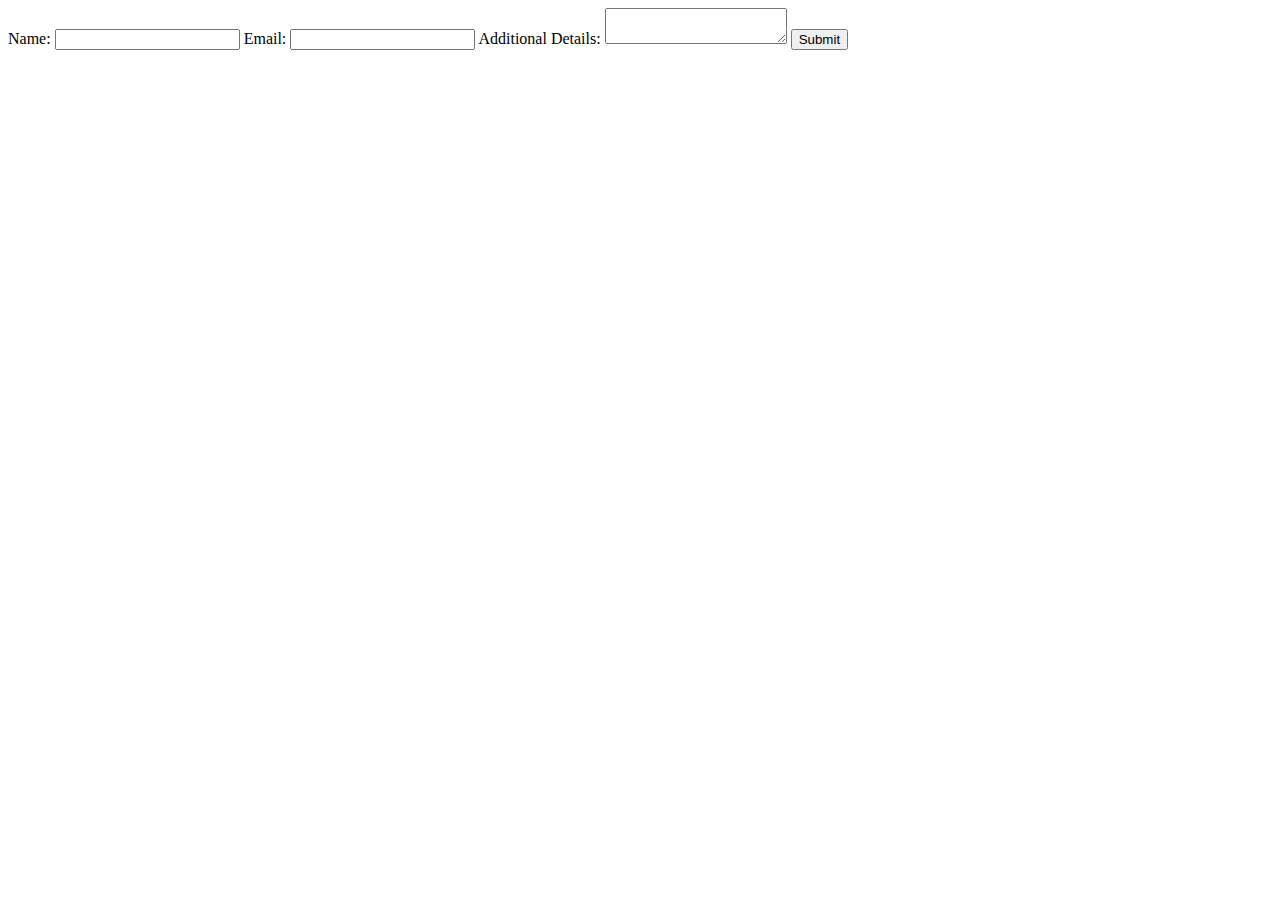
==== contact.html @ 5a9c8cc8 "working on image slider" ====
<!DOCTYPE html>
<html lang="en">
<head>
    <meta charset="UTF-8">
    <meta http-equiv="X-UA-Compatible" content="IE=edge">
    <meta name="viewport" content="width=device-width, initial-scale=1.0">
    <link rel="stylesheet" type="text/css" href="styles-form.css">
    <title>Contact Form</title>
</head>
<body>
    <div class="form-container">
        <form action="/submit_form" method="post">
          <label for="name">Name:</label>
          <input type="text" id="name" name="name">
      
          <label for="email">Email:</label>
          <input type="email" id="email" name="email">
      
          <label for="details">Additional Details:</label>
          <textarea id="details" name="details"></textarea>
      
          <input type="submit" value="Submit">
        </form>
      </div>      
</body>
</html>
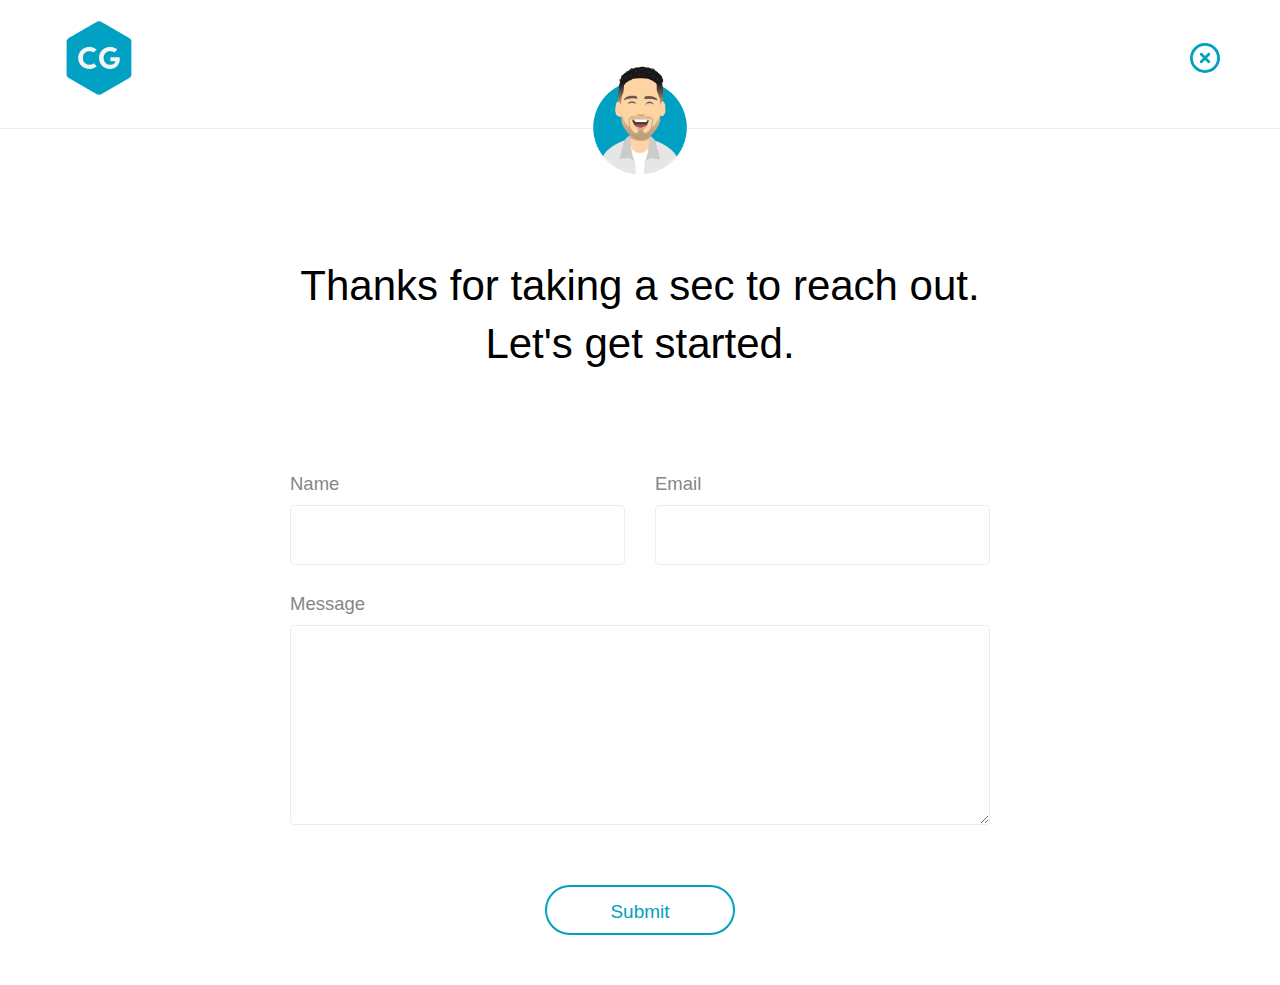
==== commit e9c360a1: "Desktop Version Complete" ====
--- a/contact.html
+++ b/contact.html
@@ -2,25 +2,51 @@
 <html lang="en">
 <head>
     <meta charset="UTF-8">
-    <meta http-equiv="X-UA-Compatible" content="IE=edge">
     <meta name="viewport" content="width=device-width, initial-scale=1.0">
     <link rel="stylesheet" type="text/css" href="styles-form.css">
     <title>Contact Form</title>
 </head>
 <body>
+  <nav class="contact-form-navbar">
+    <div class="nav-content">
+      <div>
+        <a class="home-button" href="index.html">
+          <img src="res/logo-blue-background.png" alt="logo">
+        </a>
+      </div>
+      <a class="quit-button" href="index.html">
+        <svg xmlns="http://www.w3.org/2000/svg" height="1em" viewBox="0 0 512 512"><!--! Font Awesome Free 6.4.0 by @fontawesome - https://fontawesome.com License - https://fontawesome.com/license (Commercial License) Copyright 2023 Fonticons, Inc. --><style>svg{fill:#00A0C3}</style><path d="M256 48a208 208 0 1 1 0 416 208 208 0 1 1 0-416zm0 464A256 256 0 1 0 256 0a256 256 0 1 0 0 512zM175 175c-9.4 9.4-9.4 24.6 0 33.9l47 47-47 47c-9.4 9.4-9.4 24.6 0 33.9s24.6 9.4 33.9 0l47-47 47 47c9.4 9.4 24.6 9.4 33.9 0s9.4-24.6 0-33.9l-47-47 47-47c9.4-9.4 9.4-24.6 0-33.9s-24.6-9.4-33.9 0l-47 47-47-47c-9.4-9.4-24.6-9.4-33.9 0z"/></svg>
+      </a>
+    </div>
+  </nav>
+  <hr> 
+  <img class="avatar" src="res/avatar.png">
     <div class="form-container">
+      <div class="subtitle-container">
+        <h1>Thanks for taking a sec to reach out. Let's get started.</h1>
+      </div>
         <form action="/submit_form" method="post">
-          <label for="name">Name:</label>
-          <input type="text" id="name" name="name">
-      
-          <label for="email">Email:</label>
-          <input type="email" id="email" name="email">
-      
-          <label for="details">Additional Details:</label>
-          <textarea id="details" name="details"></textarea>
-      
-          <input type="submit" value="Submit">
+          <div class="input-container">
+
+            <div class="input-group">
+              <label for="name">Name</label>
+              <input type="text" id="name" name="name">
+            </div>
+            
+            <div class="input-group">
+              <label for="email">Email</label>
+              <input type="email" id="email" name="email">
+            </div>
+
+          </div>
+          <div class="textarea-container">
+            <div class="textarea-container input-group">
+              <label for="details">Message</label>
+              <textarea id="details" name="details"></textarea>
+            </div>            
+          </div>
+          <input class="submit-button" type="submit" value="Submit">
         </form>
-      </div>      
+    </div>      
 </body>
-</html>+</html>
--- a/styles-form.css
+++ b/styles-form.css
@@ -0,0 +1,163 @@
+* {
+    box-sizing: border-box;
+    font-family: 'Manrope', sans-serif;
+}
+
+body {
+    margin: 0;
+    padding: 0;
+    display: flex;
+    flex-direction: column;
+    align-items: center;
+    position: relative;
+}
+
+.contact-form-navbar {
+    display: flex;
+    justify-content: space-between;
+    width: 100%;
+    height: 120px;
+    align-items: center; 
+}
+
+.home-button img {
+    width:auto;
+    height: 150px;
+    transform: scale(0.7);
+}
+
+.quit-button svg {
+    width: auto;
+    height: 30px;
+    padding-right: 60px;
+}
+
+.nav-content {
+    display: flex;
+    justify-content: space-between;
+    align-items: center;
+    width: 100%;
+}
+
+hr {
+    border: none;
+    border-top: 1px solid rgba(134, 134, 134, 0.139);
+    width: 100%;
+    position: relative;
+    margin-bottom: 100px;
+}
+
+.avatar {
+    position: absolute;
+    top: calc(120px - 60px); /* navbar's height minus half of the avatar's height */
+    left: 50%; /* center it horizontally */
+    transform: translateX(-50%); /* ensures the avatar is centered by its middle, not left edge */
+    height: 120px;
+    width: 120px;
+    z-index: 1; /* make sure the avatar appears above the hr */
+}
+
+.subtitle-container {
+    margin: 0 auto;
+    width: 700px; 
+}
+
+.form-container {
+    max-width: 700px;
+    margin: 0 auto;
+}
+
+form {
+    display: flex;
+    flex-direction: column;
+    align-items: center;
+}
+
+.input-container {
+    display: flex;
+    flex-direction: row;
+    justify-content: space-between;
+    margin-bottom: 20px;
+    width: 100%;
+    height: auto;
+}
+
+.input-container input {
+    height: 60px;
+}
+
+.input-group {
+    display: flex;
+    flex-direction: column;
+}
+
+.input-group label {
+    margin-bottom: 10px;  /* Adjust as needed */
+    color: rgb(134, 134, 134);
+    font-size: 18.5px;
+    font-weight: 100;
+}
+
+.input-container .input-group {
+    width: 335px;
+}
+
+.textarea-container {
+    width: 100%;
+    margin-top: 4px;
+    margin-bottom: 30px;
+}
+
+.textarea-container textarea {
+    height: 200px;
+}
+
+
+
+input[type="text"],
+input[type="email"],
+textarea {
+    width: 100%;
+    border: 1px solid rgba(181, 180, 180, 0.257); 
+    border-radius: 5px;
+}
+
+h1 {
+    text-align: center;
+    font-size: 42px;
+    font-weight: lighter;
+    line-height: 58px;
+    margin-bottom: 100px;
+}
+
+.submit-button {
+    border: 2px solid #00A0C3; 
+    background-color: #fff;
+    border-radius: 30px;
+    padding: 14px 20px;
+    color: #00A0C3;
+    height: 50px;
+    width: 190px;
+    margin-bottom: 50px;
+    text-align: center;
+    font-size: 19px;
+    font-weight: lighter;
+    font-style: bold;
+}
+
+.submit-button {
+    transition: background-color 0.2s ease, color 0.2s ease, border-color 0.2s ease;
+}
+
+.submit-button:hover {
+    background-color: #00A0C3;
+    color: #fff;
+}
+
+/* Responsive design */
+@media screen and (max-width: 600px) {
+    .input-container {
+        flex-direction: column;
+    }
+}
+
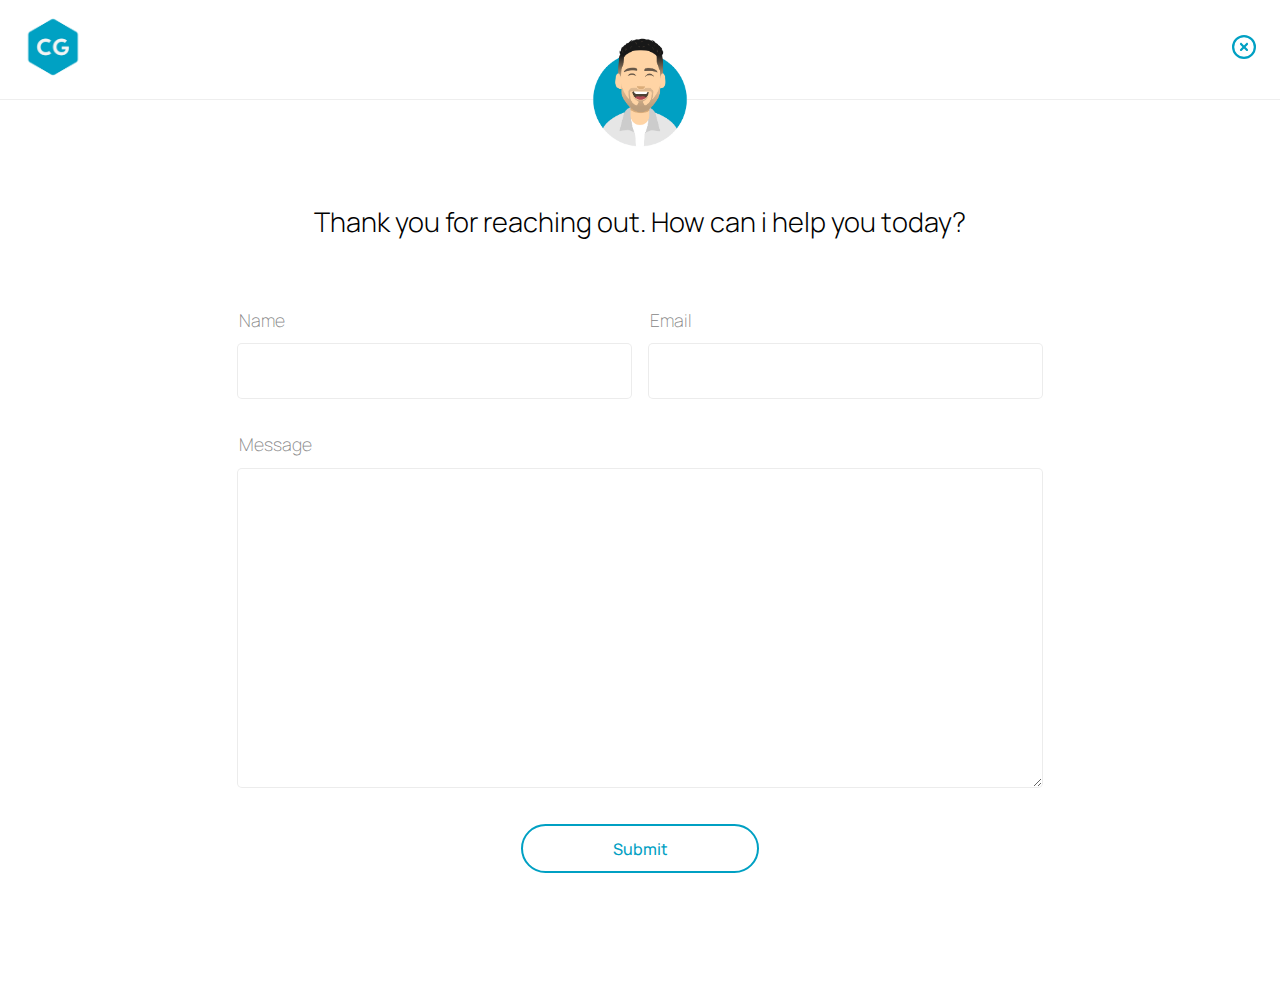
==== commit 7a58c68e: "form responsive complete" ====
--- a/contact.html
+++ b/contact.html
@@ -3,7 +3,14 @@
 <head>
     <meta charset="UTF-8">
     <meta name="viewport" content="width=device-width, initial-scale=1.0">
+    <link rel="apple-touch-icon" sizes="180x180" href="favicon_package_v0.16 (1)/apple-touch-icon.png">
+    <link rel="icon" type="image/png" href="favicon_package_v0.16 (2)/favicon.ico" sizes="16x16">
     <link rel="stylesheet" type="text/css" href="styles-form.css">
+    <link rel="stylesheet" href="<link rel="preconnect" href="https://fonts.googleapis.com"> 
+    <link rel="preconnect" href="https://fonts.gstatic.com" crossorigin>
+    <link rel="preconnect" href="https://fonts.googleapis.com">
+    <link rel="preconnect" href="https://fonts.gstatic.com" crossorigin>
+    <link href="https://fonts.googleapis.com/css2?family=Manrope:wght@200;300;400;500;600;700;800&display=swap" rel="stylesheet">
     <title>Contact Form</title>
 </head>
 <body>
@@ -18,35 +25,33 @@
         <svg xmlns="http://www.w3.org/2000/svg" height="1em" viewBox="0 0 512 512"><!--! Font Awesome Free 6.4.0 by @fontawesome - https://fontawesome.com License - https://fontawesome.com/license (Commercial License) Copyright 2023 Fonticons, Inc. --><style>svg{fill:#00A0C3}</style><path d="M256 48a208 208 0 1 1 0 416 208 208 0 1 1 0-416zm0 464A256 256 0 1 0 256 0a256 256 0 1 0 0 512zM175 175c-9.4 9.4-9.4 24.6 0 33.9l47 47-47 47c-9.4 9.4-9.4 24.6 0 33.9s24.6 9.4 33.9 0l47-47 47 47c9.4 9.4 24.6 9.4 33.9 0s9.4-24.6 0-33.9l-47-47 47-47c9.4-9.4 9.4-24.6 0-33.9s-24.6-9.4-33.9 0l-47 47-47-47c-9.4-9.4-24.6-9.4-33.9 0z"/></svg>
       </a>
     </div>
-  </nav>
-  <hr> 
+  </nav> 
   <img class="avatar" src="res/avatar.png">
-    <div class="form-container">
-      <div class="subtitle-container">
-        <h1>Thanks for taking a sec to reach out. Let's get started.</h1>
+
+  <div class="subtitle-container">
+    <h1 class="subtitle">Thank you for reaching out. How can i help you today?</h1>
+  </div>
+
+  <div class="form-container">
+    <form action="/submit_form" method="post">
+      <div class="input-container">
+        <div class="input-group">
+          <label for="name">Name</label>
+          <input type="text" id="name" name="name" required>
+        </div>
+        <div class="input-group">
+          <label for="email">Email</label>
+          <input type="email" id="email" name="email" required>
+        </div>
       </div>
-        <form action="/submit_form" method="post">
-          <div class="input-container">
-
-            <div class="input-group">
-              <label for="name">Name</label>
-              <input type="text" id="name" name="name">
-            </div>
-            
-            <div class="input-group">
-              <label for="email">Email</label>
-              <input type="email" id="email" name="email">
-            </div>
-
-          </div>
-          <div class="textarea-container">
-            <div class="textarea-container input-group">
-              <label for="details">Message</label>
-              <textarea id="details" name="details"></textarea>
-            </div>            
-          </div>
-          <input class="submit-button" type="submit" value="Submit">
-        </form>
-    </div>      
+      <div class="textarea-container">
+        <div class="input-group">
+          <label for="details">Message</label>
+          <textarea id="details" name="details" required></textarea>
+        </div>            
+      </div>
+      <input class="submit-button" type="submit" value="Submit">
+    </form>
+  </div>      
 </body>
 </html>
--- a/styles-form.css
+++ b/styles-form.css
@@ -14,22 +14,23 @@
 
 .contact-form-navbar {
     display: flex;
-    justify-content: space-between;
-    width: 100%;
-    height: 120px;
+    justify-content: center;
+    width: 100%;
+    height: 100px;
     align-items: center; 
+    border-bottom: 1px solid rgba(134, 134, 134, 0.139);
 }
 
 .home-button img {
     width:auto;
-    height: 150px;
-    transform: scale(0.7);
+    height: 3.6em;
+    padding-left: 0.3em;
 }
 
 .quit-button svg {
     width: auto;
-    height: 30px;
-    padding-right: 60px;
+    height: 1.2em;
+    padding-right: 1.2em;
 }
 
 .nav-content {
@@ -39,32 +40,34 @@
     width: 100%;
 }
 
-hr {
-    border: none;
-    border-top: 1px solid rgba(134, 134, 134, 0.139);
-    width: 100%;
-    position: relative;
-    margin-bottom: 100px;
-}
-
 .avatar {
     position: absolute;
-    top: calc(120px - 60px); /* navbar's height minus half of the avatar's height */
+    top: calc(100px - 50px); /* navbar's height minus half of the avatar's height */
     left: 50%; /* center it horizontally */
     transform: translateX(-50%); /* ensures the avatar is centered by its middle, not left edge */
-    height: 120px;
-    width: 120px;
+    height: 90px;
+    width: 90px;
     z-index: 1; /* make sure the avatar appears above the hr */
 }
 
 .subtitle-container {
-    margin: 0 auto;
-    width: 700px; 
+    display: flex;
+    margin: 4em auto 2em auto;
+    width: 74%; 
+    justify-content: center;
+}
+
+.subtitle {
+    font-size: 1.4rem;
+    text-align: center;
+    font-weight: 300;
+    line-height: 1.6em;
+    padding-top: 0.4em;
 }
 
 .form-container {
-    max-width: 700px;
-    margin: 0 auto;
+    width: 100%;
+    margin: 0;
 }
 
 form {
@@ -73,91 +76,145 @@
     align-items: center;
 }
 
+input {
+    font-family: 'Manrope', sans-serif;
+    font-size: 16px;
+    color: rgb(99, 99, 99);
+    padding: 5px 2px 5px 10px;
+}
+
+textarea {
+    font-family: 'Manrope', sans-serif;
+    font-size: 16px;
+    color: rgb(99, 99, 99);
+    padding: 10px 2px 5px 10px;
+}
+
 .input-container {
     display: flex;
-    flex-direction: row;
+    flex-direction: column;
     justify-content: space-between;
-    margin-bottom: 20px;
-    width: 100%;
+    width: 90%;
     height: auto;
 }
 
 .input-container input {
-    height: 60px;
+    height: 3.5em;
 }
 
 .input-group {
     display: flex;
     flex-direction: column;
+    padding: 0.8em 0;
 }
 
 .input-group label {
-    margin-bottom: 10px;  /* Adjust as needed */
+    padding-bottom: 0.63em;  /* Adjust as needed */
+    padding-left: 0.1em;
     color: rgb(134, 134, 134);
-    font-size: 18.5px;
-    font-weight: 100;
+    font-size: 1rem;
+    font-weight: lighter;
+    width: 100%;
 }
 
 .input-container .input-group {
-    width: 335px;
+    width: auto;
 }
 
 .textarea-container {
-    width: 100%;
-    margin-top: 4px;
-    margin-bottom: 30px;
+    width: 90%;
 }
 
 .textarea-container textarea {
-    height: 200px;
-}
-
-
+    height: 20em;
+}
 
 input[type="text"],
 input[type="email"],
 textarea {
-    width: 100%;
     border: 1px solid rgba(181, 180, 180, 0.257); 
     border-radius: 5px;
-}
-
-h1 {
-    text-align: center;
-    font-size: 42px;
-    font-weight: lighter;
-    line-height: 58px;
-    margin-bottom: 100px;
 }
 
 .submit-button {
     border: 2px solid #00A0C3; 
     background-color: #fff;
     border-radius: 30px;
-    padding: 14px 20px;
+    margin: 1.5em auto 7em auto;
     color: #00A0C3;
-    height: 50px;
-    width: 190px;
-    margin-bottom: 50px;
+    padding: 0.6em 20%;
     text-align: center;
-    font-size: 19px;
-    font-weight: lighter;
-    font-style: bold;
-}
-
-.submit-button {
+    font-size: 1rem;
+    font-weight: 500;
     transition: background-color 0.2s ease, color 0.2s ease, border-color 0.2s ease;
 }
 
 .submit-button:hover {
     background-color: #00A0C3;
     color: #fff;
-}
+    cursor: pointer;
+}
+
 
 /* Responsive design */
-@media screen and (max-width: 600px) {
+@media screen and (min-width: 769px) {
+
+    .home-button img {
+        height: 5em;
+        padding-left: 0;
+    }
+
+    .quit-button svg {
+        height: 1.5em;
+        padding-right: 1.5em;
+    }
+
+    .avatar {
+        top: calc(100px - 62px); /* navbar's height minus half of the avatar's height */
+        height: 110px;
+        width: 110px;
+    }
+
+    .subtitle {
+        font-size: 1.6rem;
+        line-height: 1.7em;
+        padding-top: 0.6em;
+    }
+
+    .form-container {
+        width: 70%;
+    }
+
+    .input-container .input-group {
+        width: 49%;
+    }
+
     .input-container {
-        flex-direction: column;
-    }
-}
-
+        flex-direction: row;
+        margin-bottom: 0.5em;
+    }
+
+    .input-group label {
+        font-size: 1.1rem;
+    }
+
+    .submit-button {
+        padding: 0.7em 10%;
+    }
+}
+
+@media screen and (min-width: 1000px) {
+
+    .subtitle {
+        font-size: 1.7rem;
+    }
+
+    .avatar {
+        top: calc(100px - 68px); /* navbar's height minus half of the avatar's height */
+        height: 120px;
+        width: 120px;
+    }
+}
+
+
+
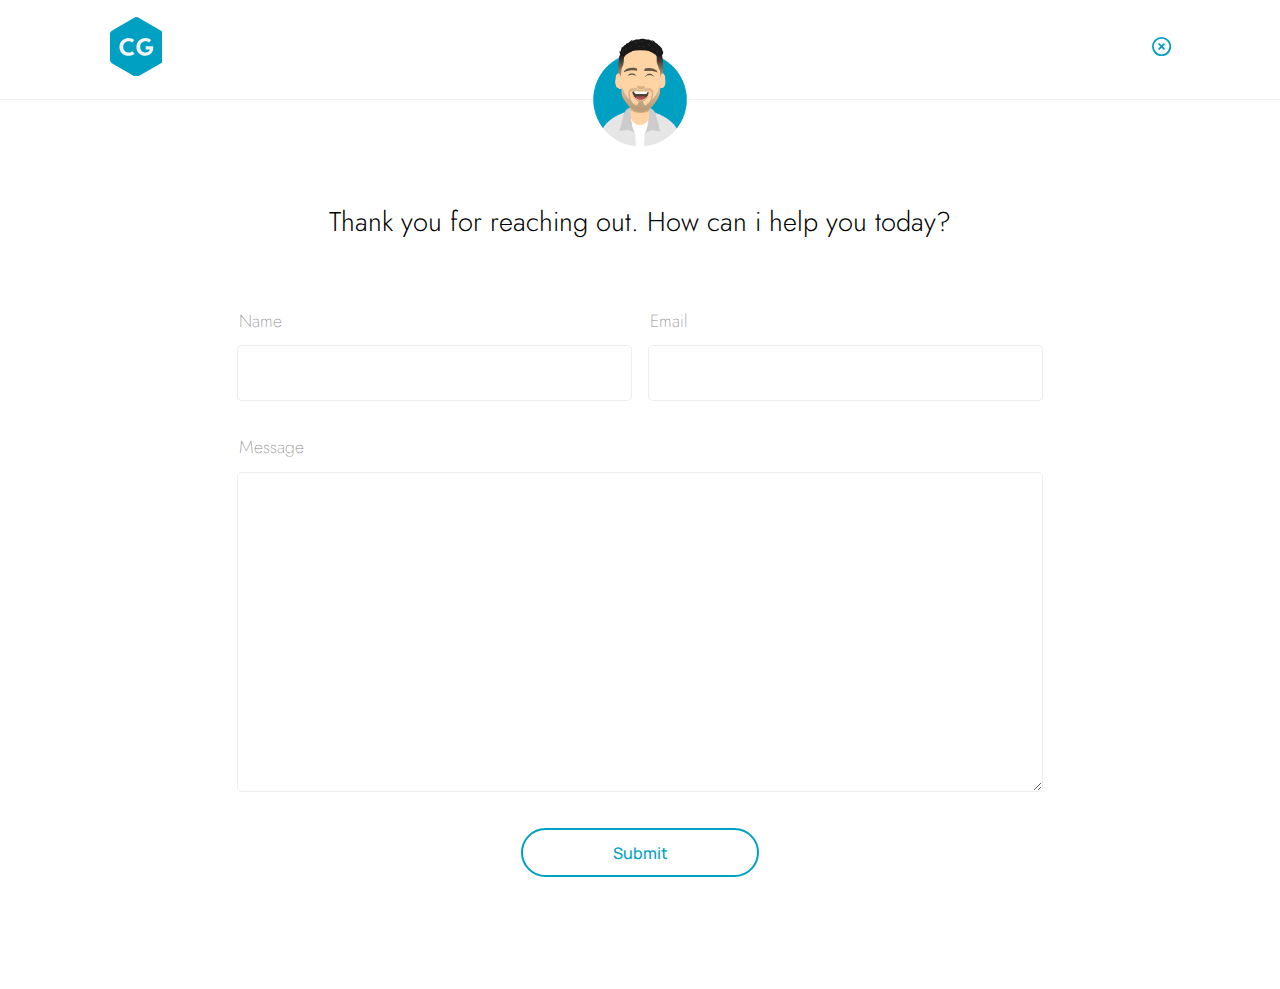
==== commit 4b0d97a8: "Website Complete :)" ====
--- a/contact.html
+++ b/contact.html
@@ -11,14 +11,16 @@
     <link rel="preconnect" href="https://fonts.googleapis.com">
     <link rel="preconnect" href="https://fonts.gstatic.com" crossorigin>
     <link href="https://fonts.googleapis.com/css2?family=Manrope:wght@200;300;400;500;600;700;800&display=swap" rel="stylesheet">
+    <link rel="preconnect" href="https://fonts.gstatic.com" crossorigin>
+    <link href="https://fonts.googleapis.com/css2?family=Jost:wght@100;200;300;400;500;600;700&family=Manrope:wght@200;300;400;500;600;700;800&display=swap" rel="stylesheet">
     <title>Contact Form</title>
 </head>
 <body>
   <nav class="contact-form-navbar">
     <div class="nav-content">
-      <div>
+      <div class="logo-wrapper">
         <a class="home-button" href="index.html">
-          <img src="res/logo-blue-background.png" alt="logo">
+          <svg width="1829" height="2074" viewBox="0 0 156.25 177.16206752227635" class="logo-svg"><defs id="SvgjsDefs1011"></defs><g id="SvgjsG1012" featurekey="rootContainer" transform="matrix(3.1502007406971018,0,0,3.1502007406971018,0.000023179328736052197,0.013147506542870495)" fill="#00a0c3"><path xmlns="http://www.w3.org/2000/svg" d="M23.11 55.78L1.69 43.41A3.39 3.39 0 0 1 0 40.48V15.75a3.39 3.39 0 0 1 1.69-2.94L23.11.45a3.39 3.39 0 0 1 3.39 0l21.41 12.37a3.39 3.39 0 0 1 1.69 2.94v24.72a3.39 3.39 0 0 1-1.69 2.94L26.5 55.78a3.39 3.39 0 0 1-3.39 0z"></path></g><g id="SvgjsG1013" featurekey="nameFeature-0" transform="matrix(1.8368705316129397,0,0,1.8368705316129397,24.693634444517706,40.6922976290269)" fill="#f5f5f5"><path d="M25.92 37 c-2.48 2.24 -5.8 3.4 -9.52 3.4 c-7.84 0 -14.6 -5.88 -14.6 -14.4 s6.76 -14.4 14.6 -14.4 c3.68 0 6.96 1.2 9.36 3.32 l-3.52 3.96 c-1.48 -1.04 -3.48 -1.8 -5.52 -1.8 c-5.04 0 -8.84 3.72 -8.84 8.92 s3.8 8.92 8.84 8.92 c2.12 0 4.2 -0.8 5.72 -2 z M56.08 25.119999999999997 c1.24 9.4 -4.88 15.28 -12.44 15.28 c-7.96 0 -14.52 -5.88 -14.52 -14.4 s6.72 -14.4 14.52 -14.4 c3.72 0 7 1.2 9.4 3.32 l-3.52 3.96 c-1.48 -1.04 -3.48 -1.8 -5.52 -1.8 c-5.08 0 -8.8 3.72 -8.8 8.92 s3.6 8.92 8.44 8.92 c3.68 0 6.24 -1.32 7.04 -4.84 l-6.6 0 l0 -4.96 l12 0 z"></path></g></svg>
         </a>
       </div>
       <a class="quit-button" href="index.html">
--- a/styles-form.css
+++ b/styles-form.css
@@ -1,6 +1,6 @@
 * {
     box-sizing: border-box;
-    font-family: 'Manrope', sans-serif;
+    font-family: 'Jost', sans-serif;
 }
 
 body {
@@ -21,16 +21,26 @@
     border-bottom: 1px solid rgba(134, 134, 134, 0.139);
 }
 
-.home-button img {
-    width:auto;
-    height: 3.6em;
-    padding-left: 0.3em;
+.logo-wrapper {
+    width: 5em;
+    height: 5em;
+    display: flex;
+    justify-content: center;
+    align-items: center;
+    margin-left: 0.8em;
+} 
+
+.logo-svg {
+    width: 3.3rem;
+    height: auto;
+    align-self: center;
+    justify-self: center;
 }
 
 .quit-button svg {
     width: auto;
     height: 1.2em;
-    padding-right: 1.2em;
+    margin-right: 0.8em;
 }
 
 .nav-content {
@@ -42,12 +52,12 @@
 
 .avatar {
     position: absolute;
-    top: calc(100px - 50px); /* navbar's height minus half of the avatar's height */
-    left: 50%; /* center it horizontally */
-    transform: translateX(-50%); /* ensures the avatar is centered by its middle, not left edge */
+    top: calc(100px - 50px);
+    left: 50%; 
+    transform: translateX(-50%); 
     height: 90px;
     width: 90px;
-    z-index: 1; /* make sure the avatar appears above the hr */
+    z-index: 1; 
 }
 
 .subtitle-container {
@@ -109,11 +119,11 @@
 }
 
 .input-group label {
-    padding-bottom: 0.63em;  /* Adjust as needed */
+    padding-bottom: 0.63em;  
     padding-left: 0.1em;
     color: rgb(134, 134, 134);
     font-size: 1rem;
-    font-weight: lighter;
+    font-weight: 200;
     width: 100%;
 }
 
@@ -159,18 +169,8 @@
 /* Responsive design */
 @media screen and (min-width: 769px) {
 
-    .home-button img {
-        height: 5em;
-        padding-left: 0;
-    }
-
-    .quit-button svg {
-        height: 1.5em;
-        padding-right: 1.5em;
-    }
-
     .avatar {
-        top: calc(100px - 62px); /* navbar's height minus half of the avatar's height */
+        top: calc(100px - 62px); 
         height: 110px;
         width: 110px;
     }
@@ -210,11 +210,19 @@
     }
 
     .avatar {
-        top: calc(100px - 68px); /* navbar's height minus half of the avatar's height */
+        top: calc(100px - 68px);
         height: 120px;
         width: 120px;
     }
-}
-
-
-
+
+    .logo-wrapper {
+        margin-left: 6em;
+    } 
+
+    .quit-button {
+        margin-right: 6em;
+    }
+}
+
+
+
